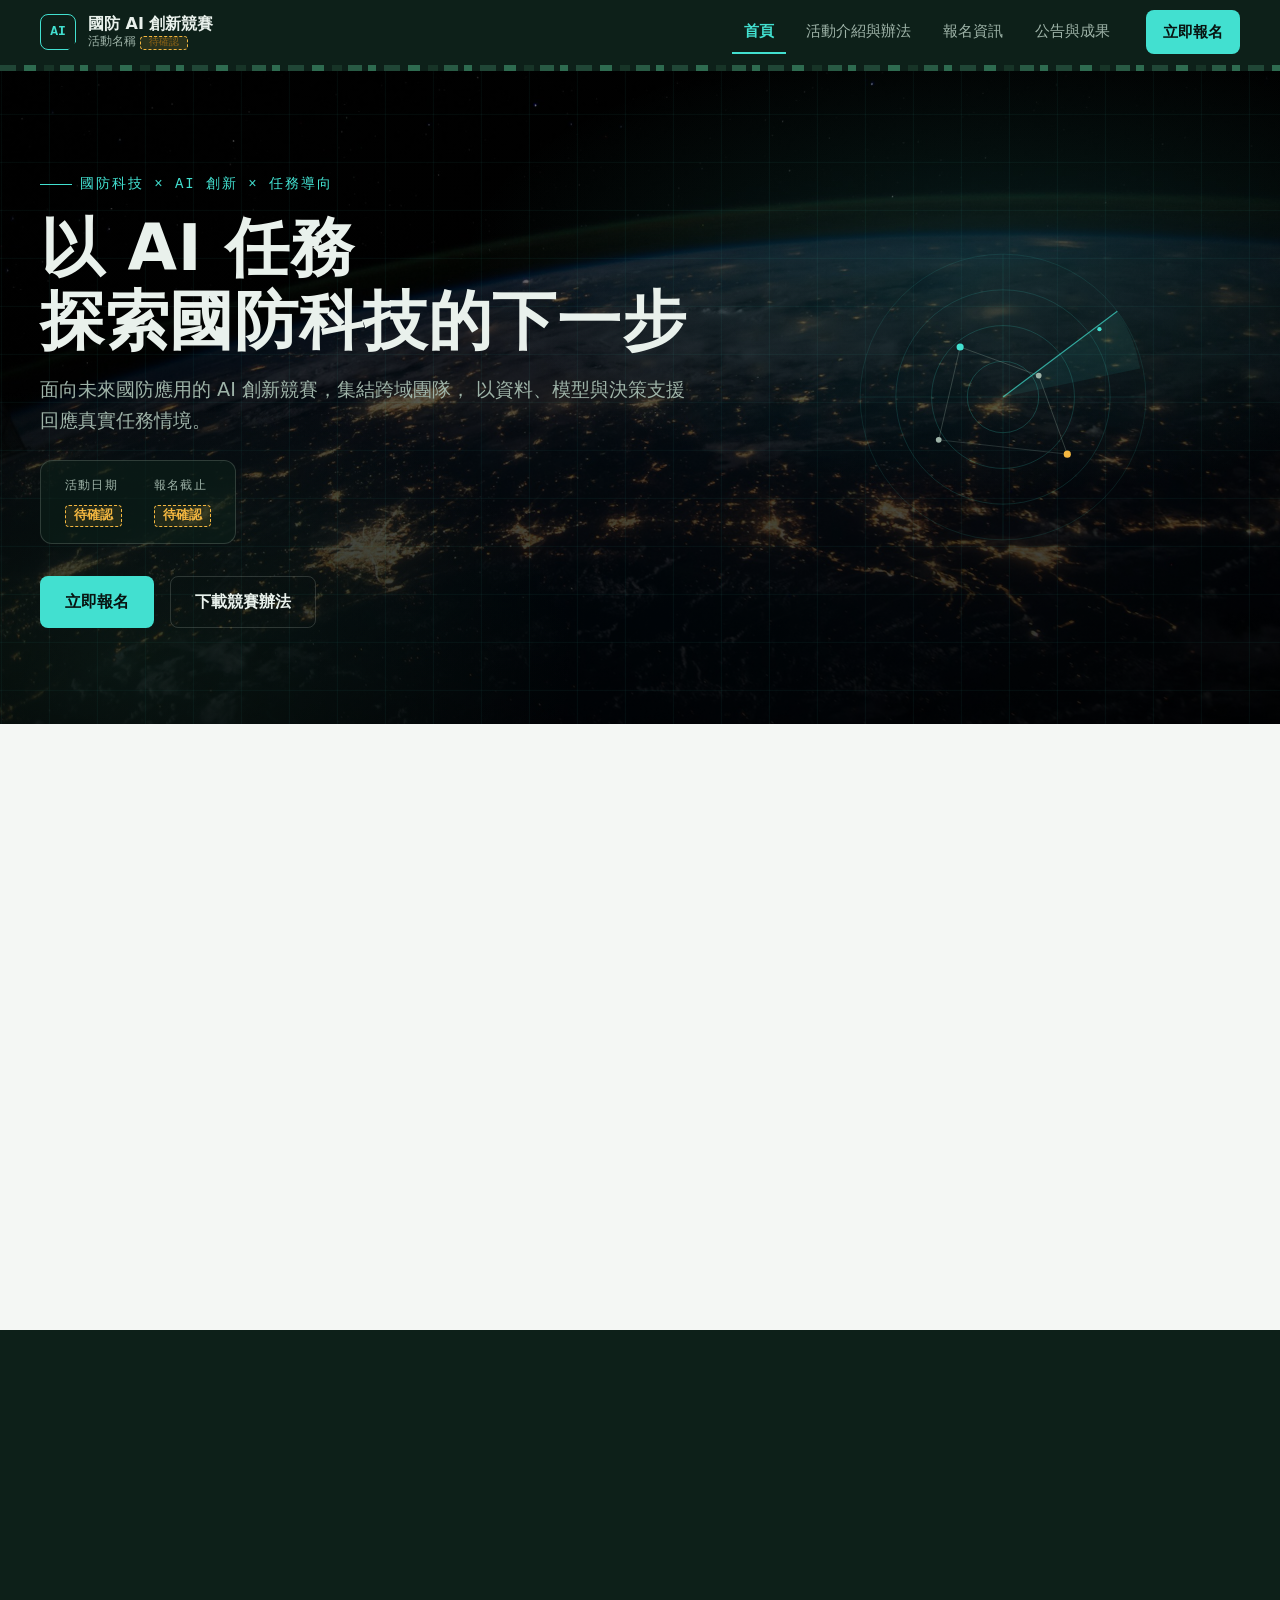
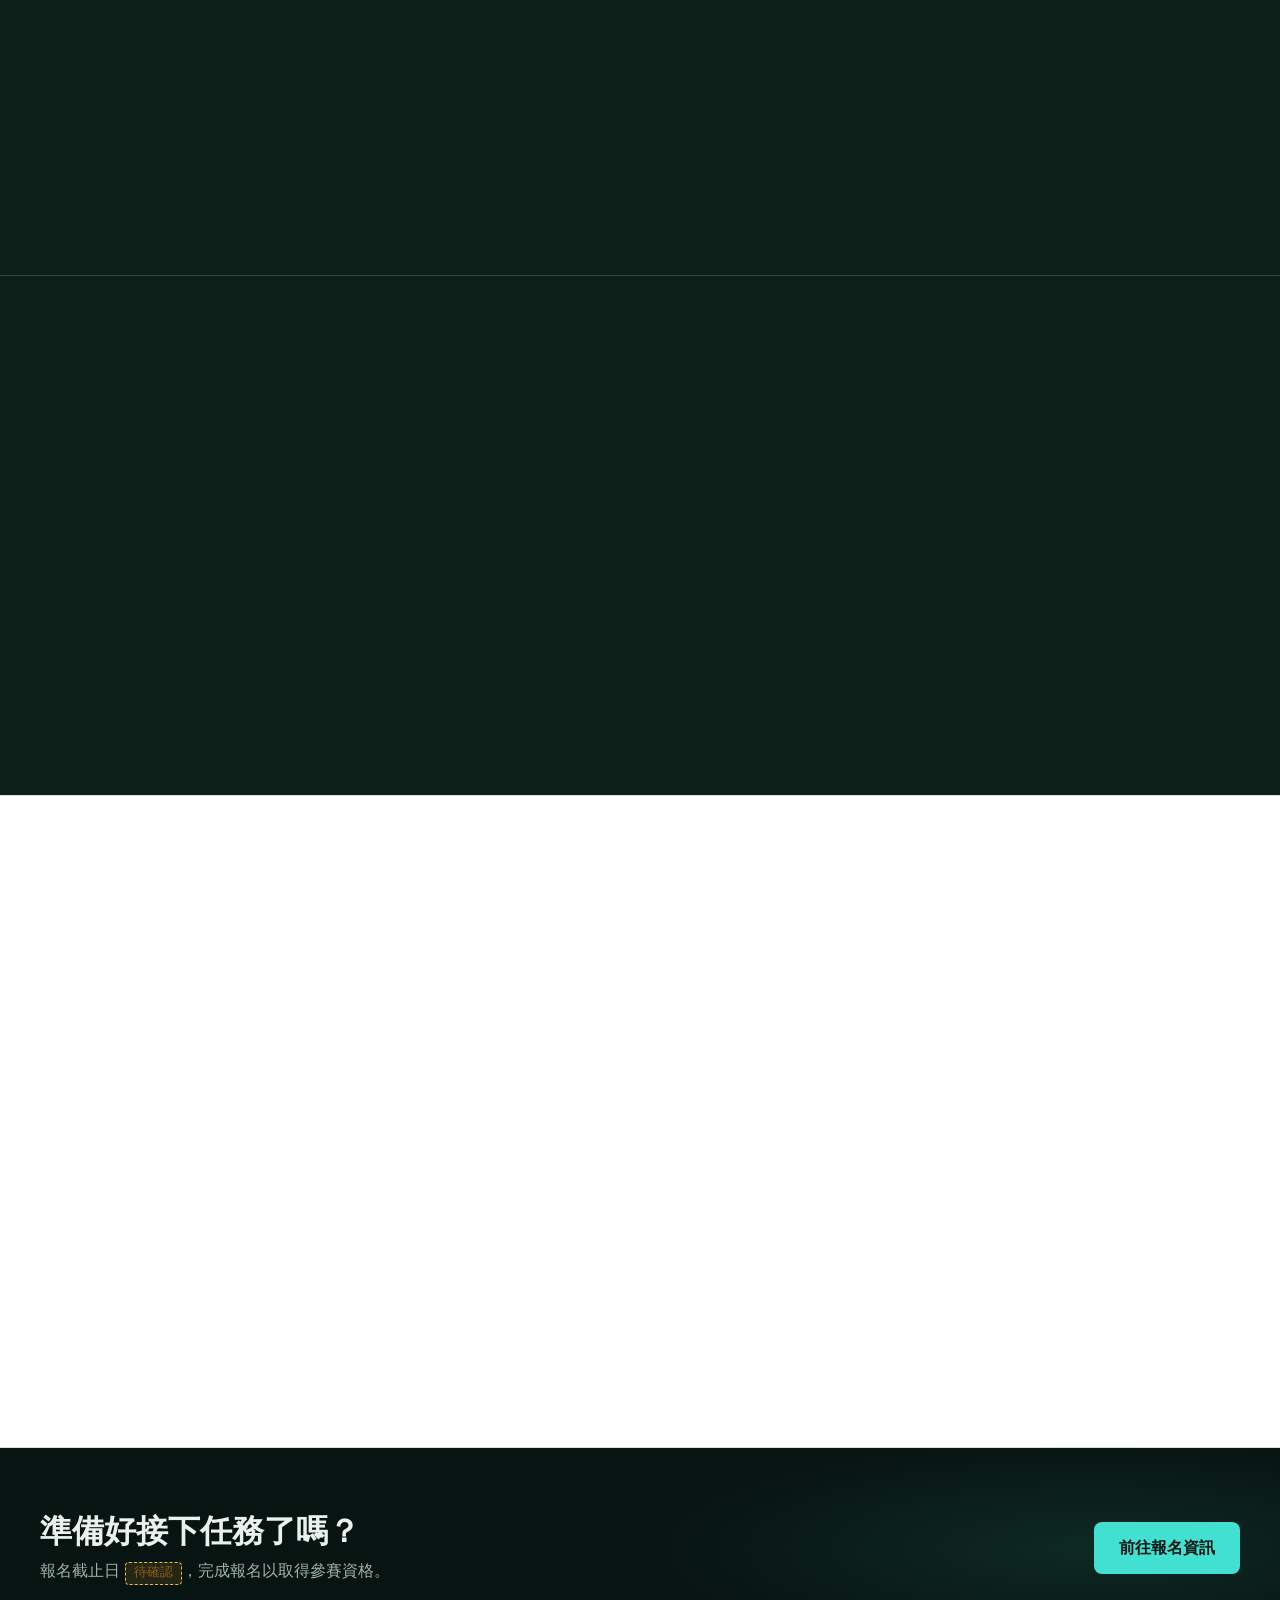
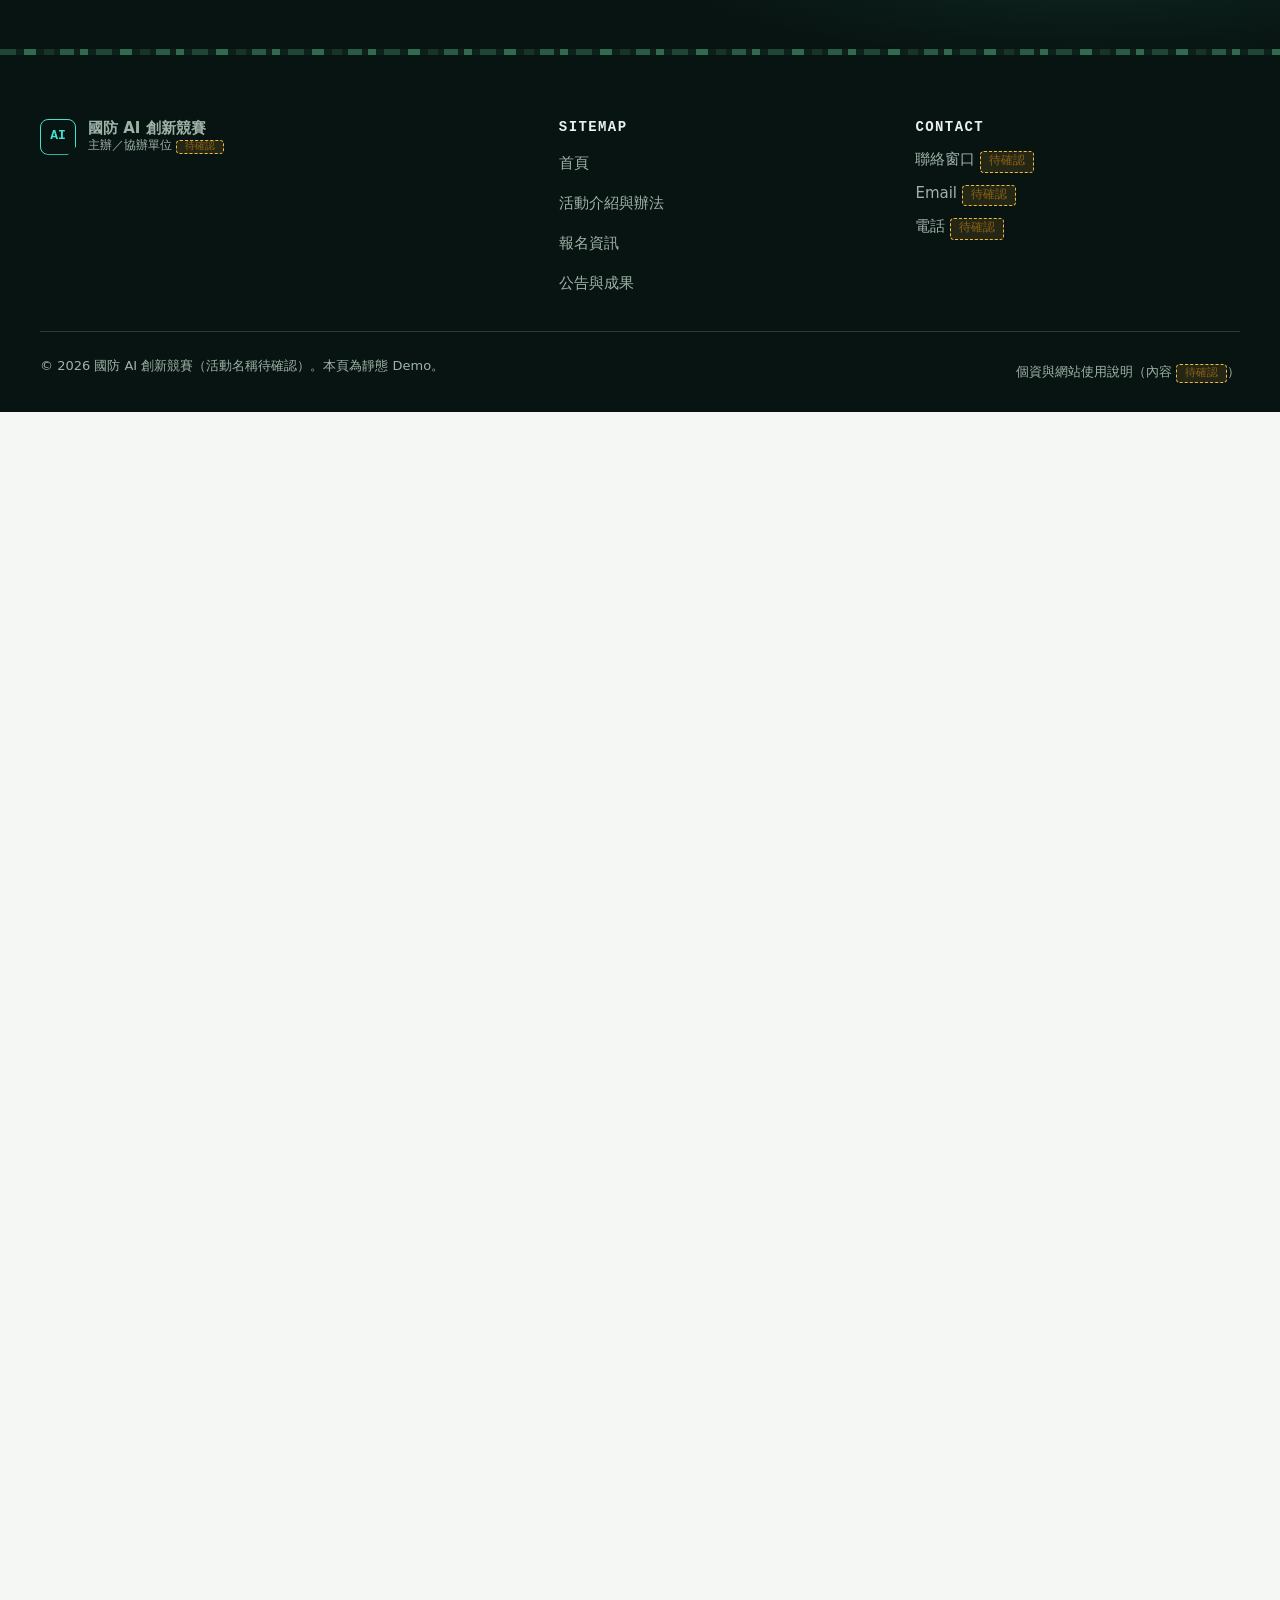
==== index.html @ d2fd36db "Initial static AI contest website" ====
<!DOCTYPE html>
<html lang="zh-Hant">
<head>
  <meta charset="UTF-8">
  <meta name="viewport" content="width=device-width, initial-scale=1">
  <meta http-equiv="refresh" content="0; url=html/index.html">
  <title>國防 AI 創新競賽（Demo）</title>
  <link rel="canonical" href="html/index.html">
</head>
<body>
  <p>正在前往首頁…若未自動跳轉，請點選 <a href="html/index.html">進入網站</a>。</p>
</body>
</html>
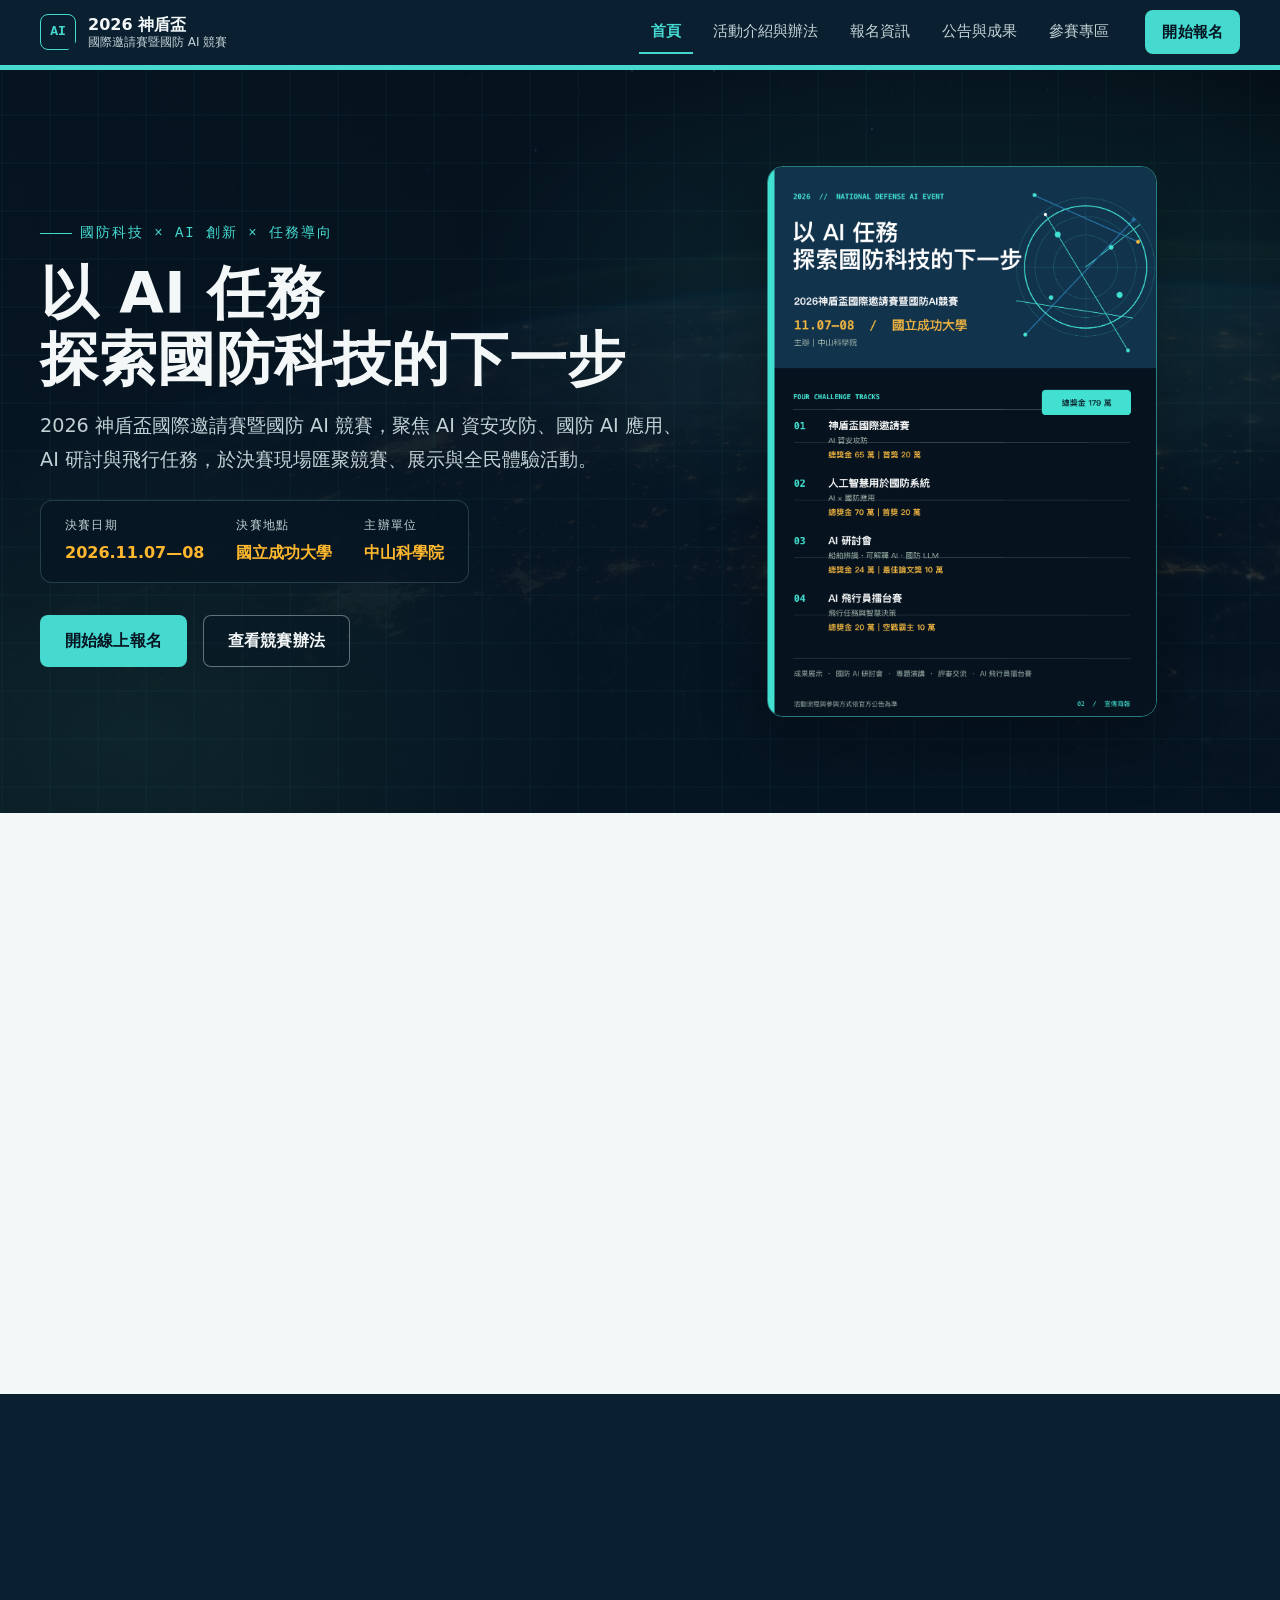
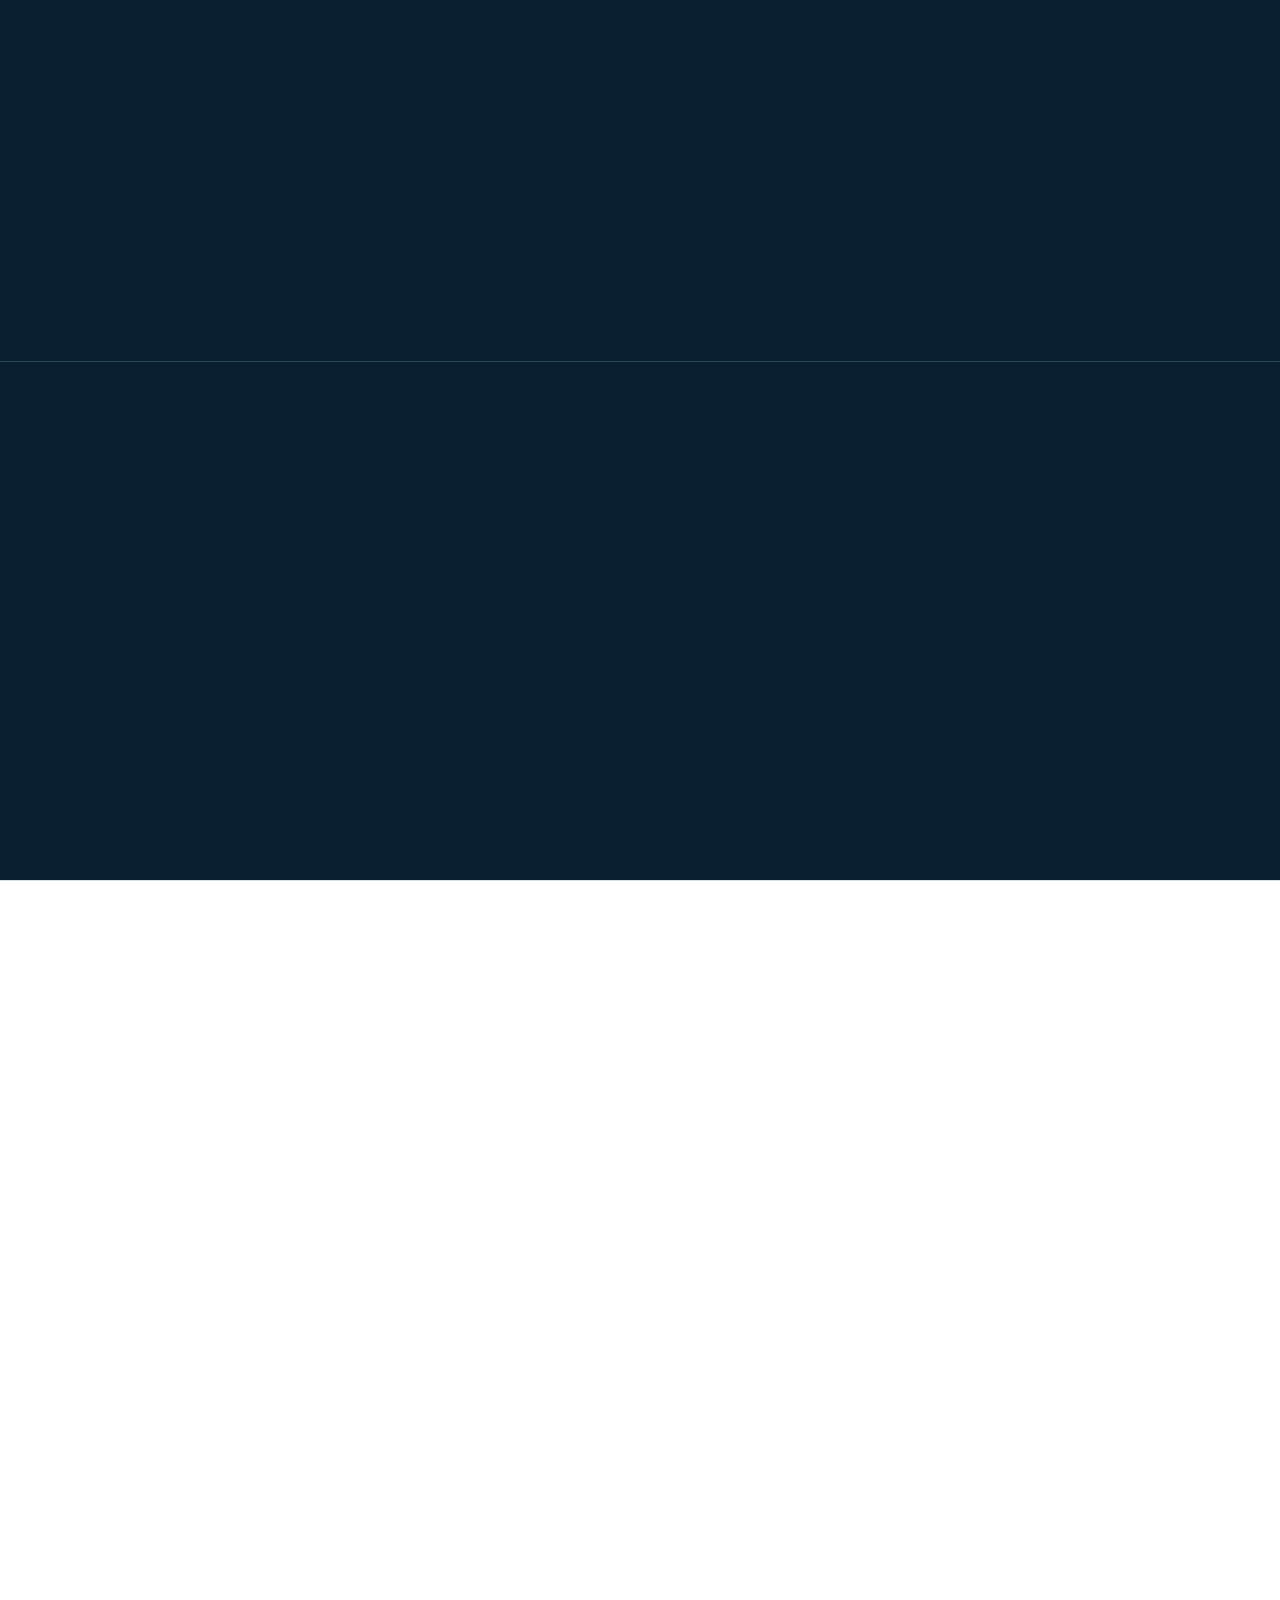
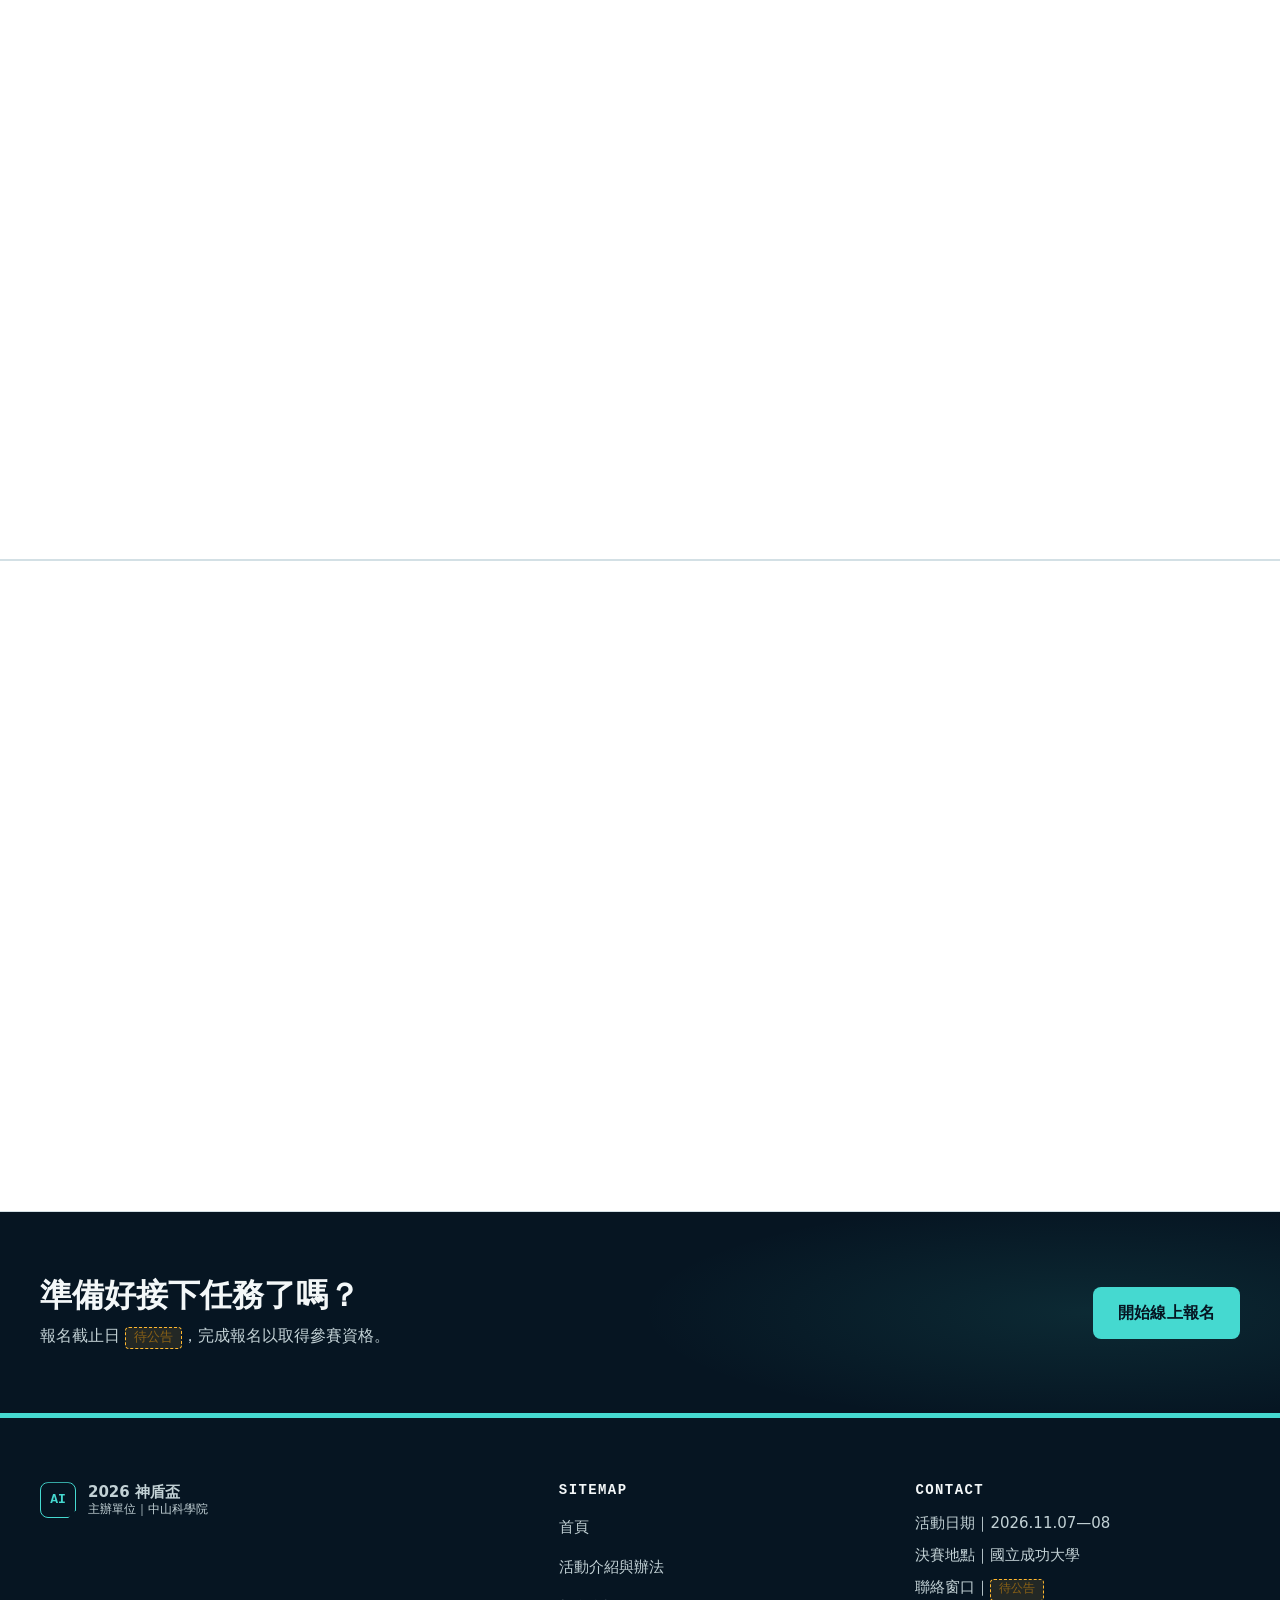
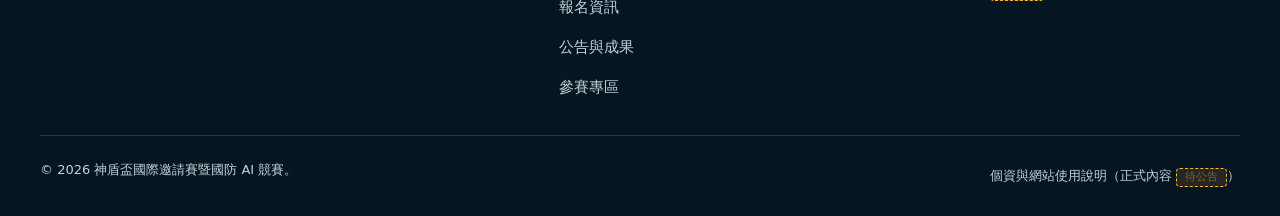
==== commit c1dad10f: "Update public contest website and participant flow" ====
--- a/index.html
+++ b/index.html
@@ -4,7 +4,7 @@
   <meta charset="UTF-8">
   <meta name="viewport" content="width=device-width, initial-scale=1">
   <meta http-equiv="refresh" content="0; url=html/index.html">
-  <title>國防 AI 創新競賽（Demo）</title>
+  <title>2026 神盾盃國際邀請賽暨國防 AI 競賽</title>
   <link rel="canonical" href="html/index.html">
 </head>
 <body>
